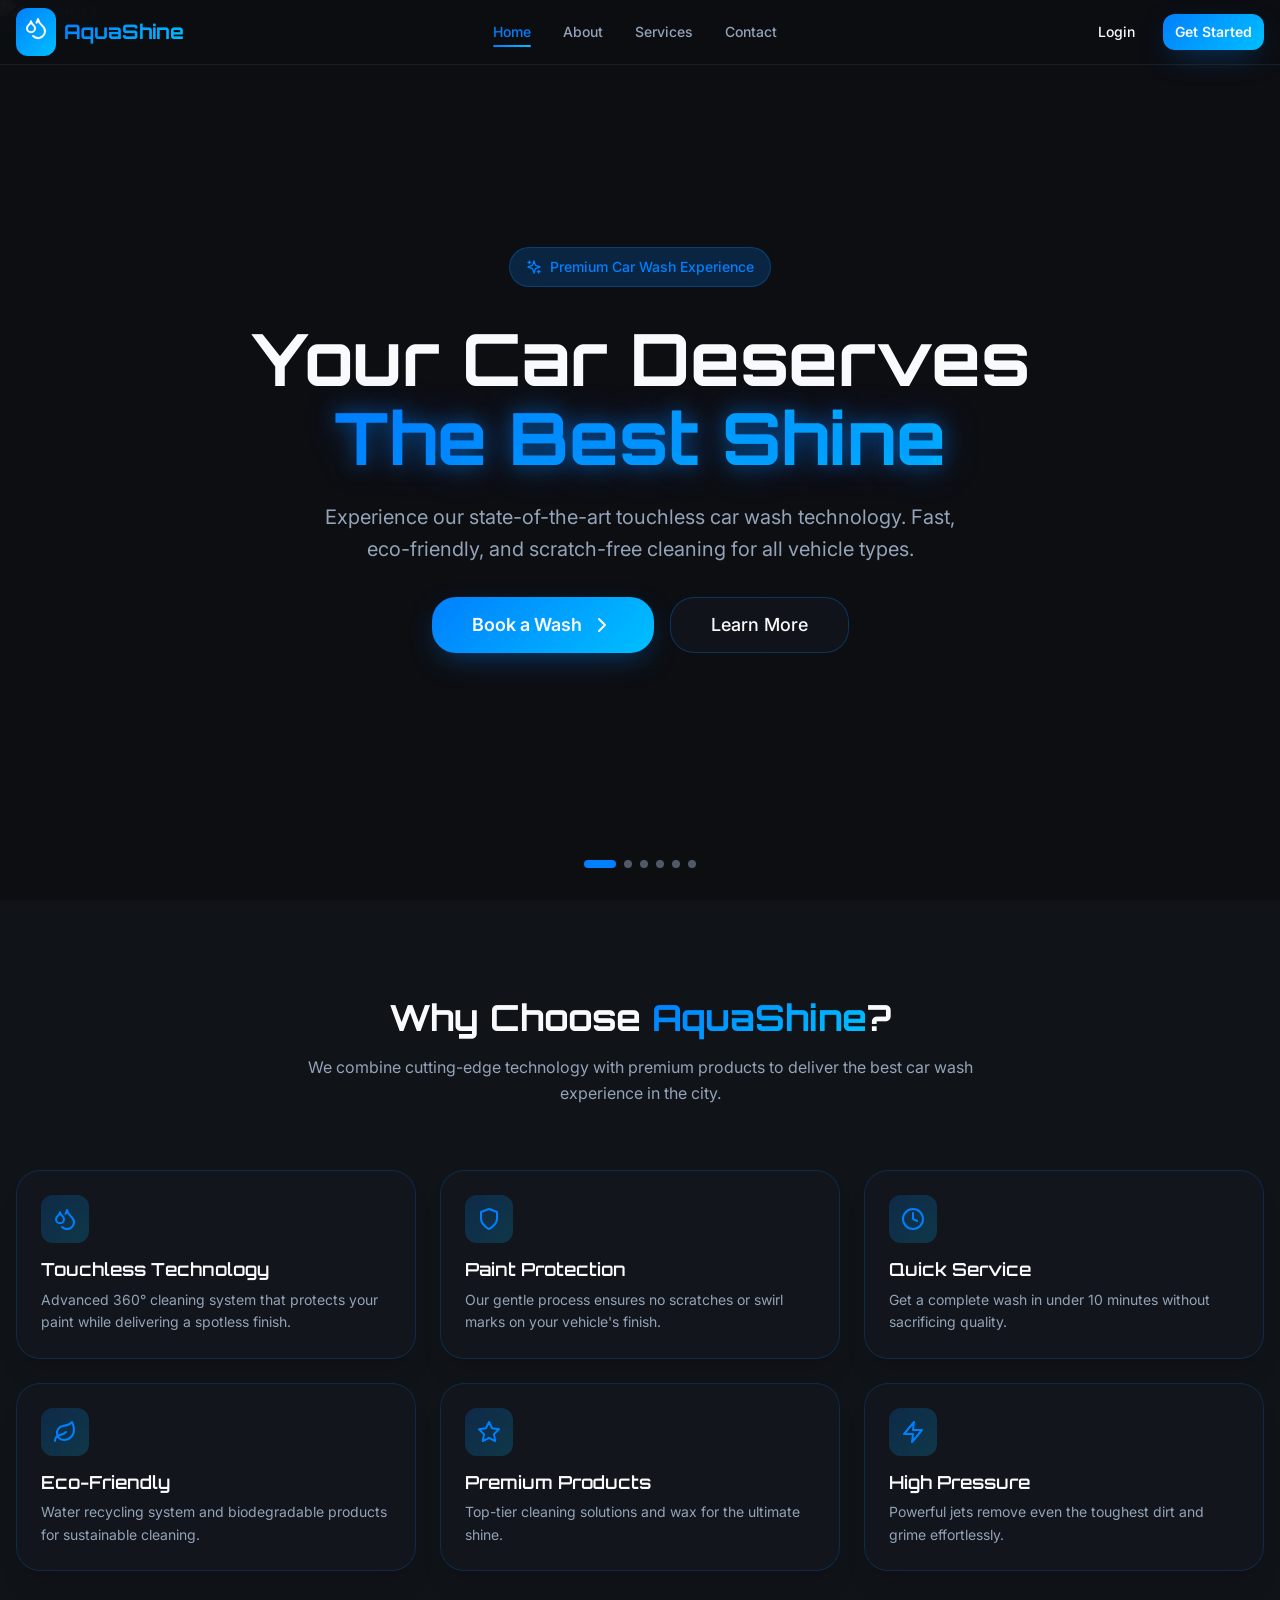
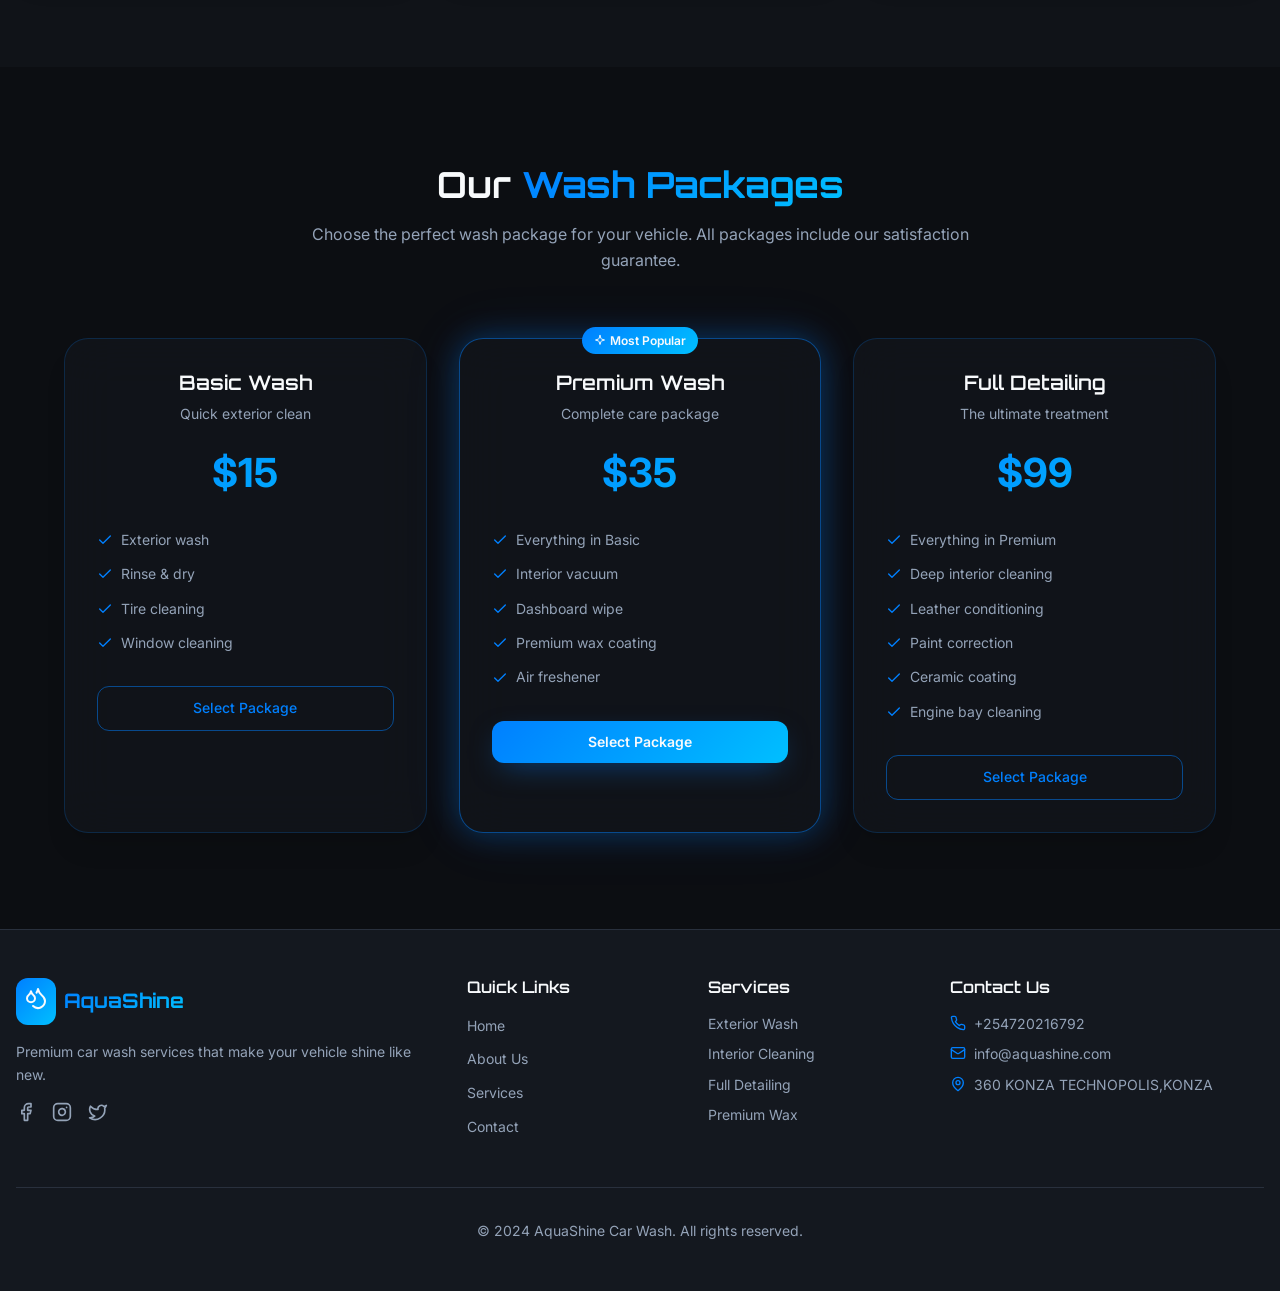
==== index.html @ 7848c64f "Add files via upload" ====
<!DOCTYPE html>
<html lang="en">
<head>
  <meta charset="UTF-8">
  <meta name="viewport" content="width=device-width, initial-scale=1.0">
  <meta name="description" content="AquaShine - Premium car wash services with state-of-the-art touchless technology. Fast, eco-friendly, and scratch-free cleaning.">
  <title>AquaShine - Premium Car Wash Experience</title>
  <link rel="stylesheet" href="style.css">
</head>
<body>
  <!-- Navbar -->
  <nav class="navbar">
    <div class="container navbar-container">
      <!-- Logo -->
      <a href="index.html" class="navbar-logo">
        <div class="navbar-logo-icon">
          <svg xmlns="http://www.w3.org/2000/svg" width="24" height="24" viewBox="0 0 24 24" fill="none" stroke="currentColor" stroke-width="2" stroke-linecap="round" stroke-linejoin="round">
            <path d="M7 16.3c2.2 0 4-1.83 4-4.05 0-1.16-.57-2.26-1.71-3.19S7.29 6.75 7 5.3c-.29 1.45-1.14 2.84-2.29 3.76S3 11.1 3 12.25c0 2.22 1.8 4.05 4 4.05z"/>
            <path d="M12.56 6.6A10.97 10.97 0 0 0 14 3.02c.5 2.5 2 4.9 4 6.5s3 3.5 3 5.5a6.98 6.98 0 0 1-11.91 4.97"/>
          </svg>
        </div>
        <span class="navbar-logo-text text-gradient">AquaShine</span>
      </a>

      <!-- Desktop Navigation -->
      <div class="navbar-links">
        <a href="index.html" class="navbar-link active">Home</a>
        <a href="about.html" class="navbar-link">About</a>
        <a href="services.html" class="navbar-link">Services</a>
        <a href="contact.html" class="navbar-link">Contact</a>
      </div>

      <!-- Auth Buttons -->
      <div class="navbar-auth">
        <a href="login.html" class="btn btn-ghost btn-sm">Login</a>
        <a href="register.html" class="btn btn-hero btn-sm">Get Started</a>
      </div>

      <!-- Mobile Menu Button -->
      <button class="navbar-mobile-btn">
        <svg xmlns="http://www.w3.org/2000/svg" width="24" height="24" viewBox="0 0 24 24" fill="none" stroke="currentColor" stroke-width="2" stroke-linecap="round" stroke-linejoin="round">
          <line x1="4" x2="20" y1="12" y2="12"></line>
          <line x1="4" x2="20" y1="6" y2="6"></line>
          <line x1="4" x2="20" y1="18" y2="18"></line>
        </svg>
      </button>
    </div>

    <!-- Mobile Navigation -->
    <div class="container navbar-mobile">
      <div class="navbar-mobile-links">
        <a href="index.html" class="navbar-mobile-link active">Home</a>
        <a href="about.html" class="navbar-mobile-link">About</a>
        <a href="services.html" class="navbar-mobile-link">Services</a>
        <a href="contact.html" class="navbar-mobile-link">Contact</a>
      </div>
      <div class="navbar-mobile-auth">
        <a href="login.html" class="btn btn-ghost">Login</a>
        <a href="register.html" class="btn btn-hero">Get Started</a>
      </div>
    </div>
  </nav>

  <main>
    <!-- Hero Section -->
    <section class="hero">
      <!-- Background Images -->
      <div class="hero-bg">
        <img src="https://images.unsplash.com/photo-1520340356584-f9917d1eea6f?w=1920&q=80" alt="Car wash 1">
        <div class="hero-bg-overlay"></div>
      </div>
      <div class="hero-bg">
        <img src="https://images.unsplash.com/photo-1558618666-fcd25c85cd64?w=1920&q=80" alt="Car wash 2">
        <div class="hero-bg-overlay"></div>
      </div>
      <div class="hero-bg">
        <img src="https://images.unsplash.com/photo-1607860108855-64acf2078ed9?w=1920&q=80" alt="Car wash 3">
        <div class="hero-bg-overlay"></div>
      </div>
      <div class="hero-bg">
        <img src="https://images.unsplash.com/photo-1601362840469-51e4d8d58785?w=1920&q=80" alt="Car wash 4">
        <div class="hero-bg-overlay"></div>
      </div>
      <div class="hero-bg">
        <img src="https://images.unsplash.com/photo-1552519507-da3b142c6e3d?w=1920&q=80" alt="Car wash 5">
        <div class="hero-bg-overlay"></div>
      </div>
      <div class="hero-bg">
        <img src="https://images.unsplash.com/photo-1542362567-b07e54358753?w=1920&q=80" alt="Car wash 6">
        <div class="hero-bg-overlay"></div>
      </div>

      <!-- Content -->
      <div class="hero-content">
        <div class="hero-badge">
          <svg xmlns="http://www.w3.org/2000/svg" width="24" height="24" viewBox="0 0 24 24" fill="none" stroke="currentColor" stroke-width="2" stroke-linecap="round" stroke-linejoin="round">
            <path d="m12 3-1.912 5.813a2 2 0 0 1-1.275 1.275L3 12l5.813 1.912a2 2 0 0 1 1.275 1.275L12 21l1.912-5.813a2 2 0 0 1 1.275-1.275L21 12l-5.813-1.912a2 2 0 0 1-1.275-1.275L12 3Z"/>
            <path d="M5 3v4"/><path d="M19 17v4"/><path d="M3 5h4"/><path d="M17 19h4"/>
          </svg>
          <span>Premium Car Wash Experience</span>
        </div>

        <h1 class="hero-title font-display">
          <span>Your Car Deserves</span><br>
          <span class="text-gradient glow-text">The Best Shine</span>
        </h1>

        <p class="hero-subtitle">
          Experience our state-of-the-art touchless car wash technology. 
          Fast, eco-friendly, and scratch-free cleaning for all vehicle types.
        </p>

        <div class="hero-buttons">
          <a href="services.html" class="btn btn-hero btn-xl">
            Book a Wash
            <svg xmlns="http://www.w3.org/2000/svg" width="24" height="24" viewBox="0 0 24 24" fill="none" stroke="currentColor" stroke-width="2" stroke-linecap="round" stroke-linejoin="round">
              <path d="m9 18 6-6-6-6"/>
            </svg>
          </a>
          <a href="about.html" class="btn btn-glass btn-xl">Learn More</a>
        </div>
      </div>

      <!-- Image Indicators -->
      <div class="hero-indicators">
        <button class="hero-indicator active"></button>
        <button class="hero-indicator"></button>
        <button class="hero-indicator"></button>
        <button class="hero-indicator"></button>
        <button class="hero-indicator"></button>
        <button class="hero-indicator"></button>
      </div>
    </section>

    <!-- Features Section -->
    <section class="features">
      <div class="container">
        <div class="features-header">
          <h2 class="features-title font-display">
            Why Choose <span class="text-gradient">AquaShine</span>?
          </h2>
          <p class="features-subtitle">
            We combine cutting-edge technology with premium products to deliver 
            the best car wash experience in the city.
          </p>
        </div>

        <div class="features-grid">
          <!-- Feature 1 -->
          <div class="glass-card feature-card">
            <div class="feature-icon">
              <svg xmlns="http://www.w3.org/2000/svg" width="24" height="24" viewBox="0 0 24 24" fill="none" stroke="currentColor" stroke-width="2" stroke-linecap="round" stroke-linejoin="round">
                <path d="M7 16.3c2.2 0 4-1.83 4-4.05 0-1.16-.57-2.26-1.71-3.19S7.29 6.75 7 5.3c-.29 1.45-1.14 2.84-2.29 3.76S3 11.1 3 12.25c0 2.22 1.8 4.05 4 4.05z"/>
                <path d="M12.56 6.6A10.97 10.97 0 0 0 14 3.02c.5 2.5 2 4.9 4 6.5s3 3.5 3 5.5a6.98 6.98 0 0 1-11.91 4.97"/>
              </svg>
            </div>
            <h3 class="feature-title">Touchless Technology</h3>
            <p class="feature-description">
              Advanced 360° cleaning system that protects your paint while delivering a spotless finish.
            </p>
          </div>

          <!-- Feature 2 -->
          <div class="glass-card feature-card">
            <div class="feature-icon">
              <svg xmlns="http://www.w3.org/2000/svg" width="24" height="24" viewBox="0 0 24 24" fill="none" stroke="currentColor" stroke-width="2" stroke-linecap="round" stroke-linejoin="round">
                <path d="M12 22s8-4 8-10V5l-8-3-8 3v7c0 6 8 10 8 10"/>
              </svg>
            </div>
            <h3 class="feature-title">Paint Protection</h3>
            <p class="feature-description">
              Our gentle process ensures no scratches or swirl marks on your vehicle's finish.
            </p>
          </div>

          <!-- Feature 3 -->
          <div class="glass-card feature-card">
            <div class="feature-icon">
              <svg xmlns="http://www.w3.org/2000/svg" width="24" height="24" viewBox="0 0 24 24" fill="none" stroke="currentColor" stroke-width="2" stroke-linecap="round" stroke-linejoin="round">
                <circle cx="12" cy="12" r="10"/><polyline points="12 6 12 12 16 14"/>
              </svg>
            </div>
            <h3 class="feature-title">Quick Service</h3>
            <p class="feature-description">
              Get a complete wash in under 10 minutes without sacrificing quality.
            </p>
          </div>

          <!-- Feature 4 -->
          <div class="glass-card feature-card">
            <div class="feature-icon">
              <svg xmlns="http://www.w3.org/2000/svg" width="24" height="24" viewBox="0 0 24 24" fill="none" stroke="currentColor" stroke-width="2" stroke-linecap="round" stroke-linejoin="round">
                <path d="M11 20A7 7 0 0 1 9.8 6.1C15.5 5 17 4.48 19 2c1 2 2 4.18 2 8 0 5.5-4.78 10-10 10Z"/>
                <path d="M2 21c0-3 1.85-5.36 5.08-6C9.5 14.52 12 13 13 12"/>
              </svg>
            </div>
            <h3 class="feature-title">Eco-Friendly</h3>
            <p class="feature-description">
              Water recycling system and biodegradable products for sustainable cleaning.
            </p>
          </div>

          <!-- Feature 5 -->
          <div class="glass-card feature-card">
            <div class="feature-icon">
              <svg xmlns="http://www.w3.org/2000/svg" width="24" height="24" viewBox="0 0 24 24" fill="none" stroke="currentColor" stroke-width="2" stroke-linecap="round" stroke-linejoin="round">
                <polygon points="12 2 15.09 8.26 22 9.27 17 14.14 18.18 21.02 12 17.77 5.82 21.02 7 14.14 2 9.27 8.91 8.26 12 2"/>
              </svg>
            </div>
            <h3 class="feature-title">Premium Products</h3>
            <p class="feature-description">
              Top-tier cleaning solutions and wax for the ultimate shine.
            </p>
          </div>

          <!-- Feature 6 -->
          <div class="glass-card feature-card">
            <div class="feature-icon">
              <svg xmlns="http://www.w3.org/2000/svg" width="24" height="24" viewBox="0 0 24 24" fill="none" stroke="currentColor" stroke-width="2" stroke-linecap="round" stroke-linejoin="round">
                <polygon points="13 2 3 14 12 14 11 22 21 10 12 10 13 2"/>
              </svg>
            </div>
            <h3 class="feature-title">High Pressure</h3>
            <p class="feature-description">
              Powerful jets remove even the toughest dirt and grime effortlessly.
            </p>
          </div>
        </div>
      </div>
    </section>

    <!-- Services Preview Section -->
    <section class="services-preview">
      <div class="container">
        <div class="services-preview-header">
          <h2 class="services-preview-title font-display">
            Our <span class="text-gradient">Wash Packages</span>
          </h2>
          <p class="services-preview-subtitle">
            Choose the perfect wash package for your vehicle. 
            All packages include our satisfaction guarantee.
          </p>
        </div>

        <div class="packages-grid">
          <!-- Basic Package -->
          <div class="glass-card package-card">
            <div class="package-header">
              <h3 class="package-name font-display">Basic Wash</h3>
              <p class="package-description">Quick exterior clean</p>
              <div class="package-price text-gradient">$15</div>
            </div>
            <ul class="package-features">
              <li class="package-feature">
                <svg xmlns="http://www.w3.org/2000/svg" width="24" height="24" viewBox="0 0 24 24" fill="none" stroke="currentColor" stroke-width="2" stroke-linecap="round" stroke-linejoin="round">
                  <polyline points="20 6 9 17 4 12"/>
                </svg>
                Exterior wash
              </li>
              <li class="package-feature">
                <svg xmlns="http://www.w3.org/2000/svg" width="24" height="24" viewBox="0 0 24 24" fill="none" stroke="currentColor" stroke-width="2" stroke-linecap="round" stroke-linejoin="round">
                  <polyline points="20 6 9 17 4 12"/>
                </svg>
                Rinse & dry
              </li>
              <li class="package-feature">
                <svg xmlns="http://www.w3.org/2000/svg" width="24" height="24" viewBox="0 0 24 24" fill="none" stroke="currentColor" stroke-width="2" stroke-linecap="round" stroke-linejoin="round">
                  <polyline points="20 6 9 17 4 12"/>
                </svg>
                Tire cleaning
              </li>
              <li class="package-feature">
                <svg xmlns="http://www.w3.org/2000/svg" width="24" height="24" viewBox="0 0 24 24" fill="none" stroke="currentColor" stroke-width="2" stroke-linecap="round" stroke-linejoin="round">
                  <polyline points="20 6 9 17 4 12"/>
                </svg>
                Window cleaning
              </li>
            </ul>
            <a href="services.html" class="btn btn-outline" style="width: 100%;">Select Package</a>
          </div>

          <!-- Premium Package -->
          <div class="glass-card package-card popular glow-box">
            <span class="package-badge">
              <svg xmlns="http://www.w3.org/2000/svg" width="24" height="24" viewBox="0 0 24 24" fill="none" stroke="currentColor" stroke-width="2" stroke-linecap="round" stroke-linejoin="round">
                <path d="m12 3-1.912 5.813a2 2 0 0 1-1.275 1.275L3 12l5.813 1.912a2 2 0 0 1 1.275 1.275L12 21l1.912-5.813a2 2 0 0 1 1.275-1.275L21 12l-5.813-1.912a2 2 0 0 1-1.275-1.275L12 3Z"/>
              </svg>
              Most Popular
            </span>
            <div class="package-header">
              <h3 class="package-name font-display">Premium Wash</h3>
              <p class="package-description">Complete care package</p>
              <div class="package-price text-gradient">$35</div>
            </div>
            <ul class="package-features">
              <li class="package-feature">
                <svg xmlns="http://www.w3.org/2000/svg" width="24" height="24" viewBox="0 0 24 24" fill="none" stroke="currentColor" stroke-width="2" stroke-linecap="round" stroke-linejoin="round">
                  <polyline points="20 6 9 17 4 12"/>
                </svg>
                Everything in Basic
              </li>
              <li class="package-feature">
                <svg xmlns="http://www.w3.org/2000/svg" width="24" height="24" viewBox="0 0 24 24" fill="none" stroke="currentColor" stroke-width="2" stroke-linecap="round" stroke-linejoin="round">
                  <polyline points="20 6 9 17 4 12"/>
                </svg>
                Interior vacuum
              </li>
              <li class="package-feature">
                <svg xmlns="http://www.w3.org/2000/svg" width="24" height="24" viewBox="0 0 24 24" fill="none" stroke="currentColor" stroke-width="2" stroke-linecap="round" stroke-linejoin="round">
                  <polyline points="20 6 9 17 4 12"/>
                </svg>
                Dashboard wipe
              </li>
              <li class="package-feature">
                <svg xmlns="http://www.w3.org/2000/svg" width="24" height="24" viewBox="0 0 24 24" fill="none" stroke="currentColor" stroke-width="2" stroke-linecap="round" stroke-linejoin="round">
                  <polyline points="20 6 9 17 4 12"/>
                </svg>
                Premium wax coating
              </li>
              <li class="package-feature">
                <svg xmlns="http://www.w3.org/2000/svg" width="24" height="24" viewBox="0 0 24 24" fill="none" stroke="currentColor" stroke-width="2" stroke-linecap="round" stroke-linejoin="round">
                  <polyline points="20 6 9 17 4 12"/>
                </svg>
                Air freshener
              </li>
            </ul>
            <a href="services.html" class="btn btn-hero" style="width: 100%;">Select Package</a>
          </div>

          <!-- Full Detailing Package -->
          <div class="glass-card package-card">
            <div class="package-header">
              <h3 class="package-name font-display">Full Detailing</h3>
              <p class="package-description">The ultimate treatment</p>
              <div class="package-price text-gradient">$99</div>
            </div>
            <ul class="package-features">
              <li class="package-feature">
                <svg xmlns="http://www.w3.org/2000/svg" width="24" height="24" viewBox="0 0 24 24" fill="none" stroke="currentColor" stroke-width="2" stroke-linecap="round" stroke-linejoin="round">
                  <polyline points="20 6 9 17 4 12"/>
                </svg>
                Everything in Premium
              </li>
              <li class="package-feature">
                <svg xmlns="http://www.w3.org/2000/svg" width="24" height="24" viewBox="0 0 24 24" fill="none" stroke="currentColor" stroke-width="2" stroke-linecap="round" stroke-linejoin="round">
                  <polyline points="20 6 9 17 4 12"/>
                </svg>
                Deep interior cleaning
              </li>
              <li class="package-feature">
                <svg xmlns="http://www.w3.org/2000/svg" width="24" height="24" viewBox="0 0 24 24" fill="none" stroke="currentColor" stroke-width="2" stroke-linecap="round" stroke-linejoin="round">
                  <polyline points="20 6 9 17 4 12"/>
                </svg>
                Leather conditioning
              </li>
              <li class="package-feature">
                <svg xmlns="http://www.w3.org/2000/svg" width="24" height="24" viewBox="0 0 24 24" fill="none" stroke="currentColor" stroke-width="2" stroke-linecap="round" stroke-linejoin="round">
                  <polyline points="20 6 9 17 4 12"/>
                </svg>
                Paint correction
              </li>
              <li class="package-feature">
                <svg xmlns="http://www.w3.org/2000/svg" width="24" height="24" viewBox="0 0 24 24" fill="none" stroke="currentColor" stroke-width="2" stroke-linecap="round" stroke-linejoin="round">
                  <polyline points="20 6 9 17 4 12"/>
                </svg>
                Ceramic coating
              </li>
              <li class="package-feature">
                <svg xmlns="http://www.w3.org/2000/svg" width="24" height="24" viewBox="0 0 24 24" fill="none" stroke="currentColor" stroke-width="2" stroke-linecap="round" stroke-linejoin="round">
                  <polyline points="20 6 9 17 4 12"/>
                </svg>
                Engine bay cleaning
              </li>
            </ul>
            <a href="services.html" class="btn btn-outline" style="width: 100%;">Select Package</a>
          </div>
        </div>
      </div>
    </section>
  </main>

  <!-- Footer -->
  <footer class="footer">
    <div class="container">
      <div class="footer-grid">
        <!-- Brand -->
        <div class="footer-brand">
          <a href="index.html" class="footer-logo">
            <div class="footer-logo-icon">
              <svg xmlns="http://www.w3.org/2000/svg" width="24" height="24" viewBox="0 0 24 24" fill="none" stroke="currentColor" stroke-width="2" stroke-linecap="round" stroke-linejoin="round">
                <path d="M7 16.3c2.2 0 4-1.83 4-4.05 0-1.16-.57-2.26-1.71-3.19S7.29 6.75 7 5.3c-.29 1.45-1.14 2.84-2.29 3.76S3 11.1 3 12.25c0 2.22 1.8 4.05 4 4.05z"/>
                <path d="M12.56 6.6A10.97 10.97 0 0 0 14 3.02c.5 2.5 2 4.9 4 6.5s3 3.5 3 5.5a6.98 6.98 0 0 1-11.91 4.97"/>
              </svg>
            </div>
            <span class="footer-logo-text text-gradient">AquaShine</span>
          </a>
          <p class="footer-description">
            Premium car wash services that make your vehicle shine like new.
          </p>
          <div class="footer-social">
            <a href="#">
              <svg xmlns="http://www.w3.org/2000/svg" width="24" height="24" viewBox="0 0 24 24" fill="none" stroke="currentColor" stroke-width="2" stroke-linecap="round" stroke-linejoin="round">
                <path d="M18 2h-3a5 5 0 0 0-5 5v3H7v4h3v8h4v-8h3l1-4h-4V7a1 1 0 0 1 1-1h3z"/>
              </svg>
            </a>
            <a href="#">
              <svg xmlns="http://www.w3.org/2000/svg" width="24" height="24" viewBox="0 0 24 24" fill="none" stroke="currentColor" stroke-width="2" stroke-linecap="round" stroke-linejoin="round">
                <rect width="20" height="20" x="2" y="2" rx="5" ry="5"/><path d="M16 11.37A4 4 0 1 1 12.63 8 4 4 0 0 1 16 11.37z"/><line x1="17.5" x2="17.51" y1="6.5" y2="6.5"/>
              </svg>
            </a>
            <a href="#">
              <svg xmlns="http://www.w3.org/2000/svg" width="24" height="24" viewBox="0 0 24 24" fill="none" stroke="currentColor" stroke-width="2" stroke-linecap="round" stroke-linejoin="round">
                <path d="M22 4s-.7 2.1-2 3.4c1.6 10-9.4 17.3-18 11.6 2.2.1 4.4-.6 6-2C3 15.5.5 9.6 3 5c2.2 2.6 5.6 4.1 9 4-.9-4.2 4-6.6 7-3.8 1.1 0 3-1.2 3-1.2z"/>
              </svg>
            </a>
          </div>
        </div>

        <!-- Quick Links -->
        <div class="footer-column">
          <h3 class="font-display">Quick Links</h3>
          <ul class="footer-links">
            <li><a href="index.html" class="footer-link">Home</a></li>
            <li><a href="about.html" class="footer-link">About Us</a></li>
            <li><a href="services.html" class="footer-link">Services</a></li>
            <li><a href="contact.html" class="footer-link">Contact</a></li>
          </ul>
        </div>

        <!-- Services -->
        <div class="footer-column">
          <h3 class="font-display">Services</h3>
          <ul class="footer-links">
            <li class="footer-service">Exterior Wash</li>
            <li class="footer-service">Interior Cleaning</li>
            <li class="footer-service">Full Detailing</li>
            <li class="footer-service">Premium Wax</li>
          </ul>
        </div>

        <!-- Contact -->
        <div class="footer-column">
          <h3 class="font-display">Contact Us</h3>
          <ul class="footer-links">
            <li class="footer-contact-item">
              <svg xmlns="http://www.w3.org/2000/svg" width="24" height="24" viewBox="0 0 24 24" fill="none" stroke="currentColor" stroke-width="2" stroke-linecap="round" stroke-linejoin="round">
                <path d="M22 16.92v3a2 2 0 0 1-2.18 2 19.79 19.79 0 0 1-8.63-3.07 19.5 19.5 0 0 1-6-6 19.79 19.79 0 0 1-3.07-8.67A2 2 0 0 1 4.11 2h3a2 2 0 0 1 2 1.72 12.84 12.84 0 0 0 .7 2.81 2 2 0 0 1-.45 2.11L8.09 9.91a16 16 0 0 0 6 6l1.27-1.27a2 2 0 0 1 2.11-.45 12.84 12.84 0 0 0 2.81.7A2 2 0 0 1 22 16.92z"/>
              </svg>
              +254720216792
            </li>
            <li class="footer-contact-item">
              <svg xmlns="http://www.w3.org/2000/svg" width="24" height="24" viewBox="0 0 24 24" fill="none" stroke="currentColor" stroke-width="2" stroke-linecap="round" stroke-linejoin="round">
                <rect width="20" height="16" x="2" y="4" rx="2"/><path d="m22 7-8.97 5.7a1.94 1.94 0 0 1-2.06 0L2 7"/>
              </svg>
              info@aquashine.com
            </li>
            <li class="footer-contact-item">
              <svg xmlns="http://www.w3.org/2000/svg" width="24" height="24" viewBox="0 0 24 24" fill="none" stroke="currentColor" stroke-width="2" stroke-linecap="round" stroke-linejoin="round">
                <path d="M20 10c0 6-8 12-8 12s-8-6-8-12a8 8 0 0 1 16 0Z"/><circle cx="12" cy="10" r="3"/>
              </svg>
              360 KONZA TECHNOPOLIS,KONZA
            </li>
          </ul>
        </div>
      </div>

      <div class="footer-bottom">
        <p class="footer-copyright">
          © 2024 AquaShine Car Wash. All rights reserved.
        </p>
      </div>
    </div>
  </footer>

  <script src="script.js"></script>
</body>
</html>
---- style.css ----
/* ============================================
   AquaShine Car Wash - Vanilla CSS
   ============================================ */

/* Google Fonts Import */
@import url('https://fonts.googleapis.com/css2?family=Orbitron:wght@400;500;600;700;800;900&family=Inter:wght@300;400;500;600;700&display=swap');

/* ============================================
   CSS Variables (Design Tokens)
   ============================================ */
:root {
  /* Colors */
  --background: hsl(220, 20%, 6%);
  --foreground: hsl(210, 40%, 98%);
  
  --card: hsl(220, 20%, 10%);
  --card-foreground: hsl(210, 40%, 98%);
  
  --primary: hsl(210, 100%, 50%);
  --primary-foreground: hsl(210, 40%, 98%);
  
  --secondary: hsl(220, 20%, 15%);
  --secondary-foreground: hsl(210, 40%, 98%);
  
  --muted: hsl(220, 20%, 20%);
  --muted-foreground: hsl(215, 20%, 65%);
  
  --accent: hsl(195, 100%, 50%);
  --accent-foreground: hsl(220, 20%, 6%);
  
  --destructive: hsl(0, 84%, 60%);
  --destructive-foreground: hsl(210, 40%, 98%);
  
  --border: hsl(220, 20%, 20%);
  --input: hsl(220, 20%, 15%);
  
  /* Radius */
  --radius: 0.75rem;
  --radius-lg: 1rem;
  --radius-xl: 1.5rem;
  
  /* Fonts */
  --font-sans: 'Inter', system-ui, -apple-system, sans-serif;
  --font-display: 'Orbitron', sans-serif;
  
  /* Shadows */
  --shadow-glow: 0 0 30px hsla(210, 100%, 50%, 0.3), 0 0 60px hsla(210, 100%, 50%, 0.1);
  --shadow-xl: 0 20px 25px -5px rgba(0, 0, 0, 0.1), 0 8px 10px -6px rgba(0, 0, 0, 0.1);
}

/* ============================================
   Reset & Base Styles
   ============================================ */
*, *::before, *::after {
  box-sizing: border-box;
  margin: 0;
  padding: 0;
}

html {
  scroll-behavior: smooth;
}

body {
  font-family: var(--font-sans);
  background-color: var(--background);
  color: var(--foreground);
  line-height: 1.6;
  -webkit-font-smoothing: antialiased;
  -moz-osx-font-smoothing: grayscale;
}

a {
  color: inherit;
  text-decoration: none;
}

ul {
  list-style: none;
}

img {
  max-width: 100%;
  height: auto;
  display: block;
}

button {
  font-family: inherit;
  cursor: pointer;
  border: none;
  background: none;
}

input, textarea, select {
  font-family: inherit;
  font-size: inherit;
}

/* ============================================
   Utility Classes
   ============================================ */
.container {
  width: 100%;
  max-width: 1280px;
  margin: 0 auto;
  padding: 0 1rem;
}

.text-gradient {
  background: linear-gradient(135deg, var(--primary), var(--accent));
  -webkit-background-clip: text;
  -webkit-text-fill-color: transparent;
  background-clip: text;
}

.glow-text {
  text-shadow: 0 0 20px hsla(210, 100%, 50%, 0.5), 0 0 40px hsla(210, 100%, 50%, 0.3);
}

.glow-box {
  box-shadow: var(--shadow-glow);
}

.glass-card {
  background: hsla(220, 20%, 10%, 0.6);
  backdrop-filter: blur(24px);
  -webkit-backdrop-filter: blur(24px);
  border: 1px solid hsla(210, 100%, 50%, 0.2);
  box-shadow: var(--shadow-xl);
}

.sr-only {
  position: absolute;
  width: 1px;
  height: 1px;
  padding: 0;
  margin: -1px;
  overflow: hidden;
  clip: rect(0, 0, 0, 0);
  border: 0;
}

/* ============================================
   Typography
   ============================================ */
.font-display {
  font-family: var(--font-display);
}

h1, h2, h3, h4, h5, h6 {
  font-family: var(--font-display);
  font-weight: 700;
  line-height: 1.2;
}

/* ============================================
   Buttons
   ============================================ */
.btn {
  display: inline-flex;
  align-items: center;
  justify-content: center;
  gap: 0.5rem;
  padding: 0.625rem 1rem;
  font-size: 0.875rem;
  font-weight: 500;
  border-radius: var(--radius);
  transition: all 0.3s ease;
  white-space: nowrap;
}

.btn-hero {
  background: linear-gradient(135deg, var(--primary), var(--accent));
  color: var(--primary-foreground);
  font-weight: 600;
  box-shadow: 0 10px 30px -10px hsla(210, 100%, 50%, 0.5);
}

.btn-hero:hover {
  transform: scale(1.05);
  box-shadow: 0 15px 40px -10px hsla(210, 100%, 50%, 0.6);
}

.btn-glass {
  background: hsla(220, 20%, 10%, 0.6);
  backdrop-filter: blur(16px);
  border: 1px solid hsla(210, 100%, 50%, 0.3);
  color: var(--foreground);
}

.btn-glass:hover {
  background: hsla(220, 20%, 10%, 0.8);
  border-color: hsla(210, 100%, 50%, 0.5);
}

.btn-ghost {
  color: var(--foreground);
  background: transparent;
}

.btn-ghost:hover {
  background: var(--muted);
}

.btn-outline {
  border: 1px solid hsla(210, 100%, 50%, 0.5);
  background: transparent;
  color: var(--primary);
}

.btn-outline:hover {
  background: hsla(210, 100%, 50%, 0.1);
  border-color: var(--primary);
}

.btn-sm {
  height: 2.25rem;
  padding: 0 0.75rem;
  font-size: 0.875rem;
}

.btn-lg {
  height: 3rem;
  padding: 0 2rem;
  font-size: 1rem;
  border-radius: var(--radius-lg);
}

.btn-xl {
  height: 3.5rem;
  padding: 0 2.5rem;
  font-size: 1.125rem;
  border-radius: var(--radius-xl);
}

/* ============================================
   Form Elements
   ============================================ */
.input {
  width: 100%;
  height: 2.75rem;
  padding: 0 1rem;
  background: var(--secondary);
  border: 1px solid var(--border);
  border-radius: var(--radius);
  color: var(--foreground);
  font-size: 0.875rem;
  transition: all 0.2s ease;
}

.input:focus {
  outline: none;
  border-color: var(--primary);
  box-shadow: 0 0 0 2px hsla(210, 100%, 50%, 0.2);
}

.input::placeholder {
  color: var(--muted-foreground);
}

.input-icon {
  position: relative;
}

.input-icon .icon {
  position: absolute;
  left: 1rem;
  top: 50%;
  transform: translateY(-50%);
  color: var(--muted-foreground);
  width: 1rem;
  height: 1rem;
}

.input-icon .input {
  padding-left: 2.75rem;
}

.textarea {
  width: 100%;
  min-height: 150px;
  padding: 0.75rem 1rem;
  background: var(--secondary);
  border: 1px solid var(--border);
  border-radius: var(--radius);
  color: var(--foreground);
  font-size: 0.875rem;
  resize: vertical;
  transition: all 0.2s ease;
}

.textarea:focus {
  outline: none;
  border-color: var(--primary);
  box-shadow: 0 0 0 2px hsla(210, 100%, 50%, 0.2);
}

.select-wrapper {
  position: relative;
}

.select {
  width: 100%;
  height: 2.75rem;
  padding: 0 2.5rem 0 1rem;
  background: var(--secondary);
  border: 1px solid var(--border);
  border-radius: var(--radius);
  color: var(--foreground);
  font-size: 0.875rem;
  appearance: none;
  cursor: pointer;
  transition: all 0.2s ease;
}

.select:focus {
  outline: none;
  border-color: var(--primary);
  box-shadow: 0 0 0 2px hsla(210, 100%, 50%, 0.2);
}

.select-wrapper::after {
  content: '';
  position: absolute;
  right: 1rem;
  top: 50%;
  transform: translateY(-50%);
  width: 0;
  height: 0;
  border-left: 5px solid transparent;
  border-right: 5px solid transparent;
  border-top: 5px solid var(--muted-foreground);
  pointer-events: none;
}

.label {
  display: block;
  font-size: 0.875rem;
  font-weight: 500;
  color: var(--foreground);
  margin-bottom: 0.5rem;
}

/* ============================================
   Navbar
   ============================================ */
.navbar {
  position: fixed;
  top: 0;
  left: 0;
  right: 0;
  z-index: 50;
  background: hsla(220, 20%, 6%, 0.8);
  backdrop-filter: blur(24px);
  -webkit-backdrop-filter: blur(24px);
  border-bottom: 1px solid hsla(220, 20%, 20%, 0.5);
}

.navbar-container {
  display: flex;
  align-items: center;
  justify-content: space-between;
  height: 4rem;
}

.navbar-logo {
  display: flex;
  align-items: center;
  gap: 0.5rem;
}

.navbar-logo-icon {
  padding: 0.5rem;
  border-radius: var(--radius);
  background: linear-gradient(135deg, var(--primary), var(--accent));
}

.navbar-logo-icon svg {
  width: 1.5rem;
  height: 1.5rem;
  color: var(--primary-foreground);
}

.navbar-logo-text {
  font-family: var(--font-display);
  font-size: 1.25rem;
  font-weight: 700;
}

.navbar-links {
  display: none;
  align-items: center;
  gap: 2rem;
}

.navbar-link {
  position: relative;
  font-size: 0.875rem;
  font-weight: 500;
  color: var(--muted-foreground);
  transition: color 0.2s ease;
}

.navbar-link:hover,
.navbar-link.active {
  color: var(--primary);
}

.navbar-link.active::after {
  content: '';
  position: absolute;
  bottom: -0.25rem;
  left: 0;
  right: 0;
  height: 2px;
  background: linear-gradient(90deg, var(--primary), var(--accent));
  border-radius: 2px;
}

.navbar-auth {
  display: none;
  align-items: center;
  gap: 1rem;
}

.navbar-mobile-btn {
  display: flex;
  padding: 0.5rem;
  color: var(--foreground);
}

.navbar-mobile-btn svg {
  width: 1.5rem;
  height: 1.5rem;
}

.navbar-mobile {
  display: none;
  padding: 1rem 0;
  border-top: 1px solid hsla(220, 20%, 20%, 0.5);
  animation: fadeInUp 0.3s ease;
}

.navbar-mobile.open {
  display: block;
}

.navbar-mobile-links {
  display: flex;
  flex-direction: column;
  gap: 1rem;
}

.navbar-mobile-link {
  font-size: 0.875rem;
  font-weight: 500;
  color: var(--muted-foreground);
  padding: 0.5rem 0;
  transition: color 0.2s ease;
}

.navbar-mobile-link:hover,
.navbar-mobile-link.active {
  color: var(--primary);
}

.navbar-mobile-auth {
  display: flex;
  flex-direction: column;
  gap: 0.5rem;
  margin-top: 1rem;
  padding-top: 1rem;
  border-top: 1px solid hsla(220, 20%, 20%, 0.5);
}

@media (min-width: 768px) {
  .navbar-links {
    display: flex;
  }
  
  .navbar-auth {
    display: flex;
  }
  
  .navbar-mobile-btn {
    display: none;
  }
}

/* ============================================
   Hero Section
   ============================================ */
.hero {
  position: relative;
  min-height: 100vh;
  display: flex;
  align-items: center;
  justify-content: center;
  overflow: hidden;
}

.hero-bg {
  position: absolute;
  inset: 0;
  opacity: 0;
  transition: opacity 1s ease;
}

.hero-bg.active {
  opacity: 1;
}

.hero-bg img {
  width: 100%;
  height: 100%;
  object-fit: cover;
}

.hero-bg-overlay {
  position: absolute;
  inset: 0;
  background: linear-gradient(to bottom, hsla(220, 20%, 6%, 0.8), hsla(220, 20%, 6%, 0.5), var(--background));
}

.hero-content {
  position: relative;
  z-index: 10;
  text-align: center;
  max-width: 56rem;
  margin: 0 auto;
  padding: 0 1rem;
}

.hero-badge {
  display: inline-flex;
  align-items: center;
  gap: 0.5rem;
  padding: 0.5rem 1rem;
  border-radius: 9999px;
  background: hsla(210, 100%, 50%, 0.2);
  border: 1px solid hsla(210, 100%, 50%, 0.3);
  color: var(--primary);
  font-size: 0.875rem;
  font-weight: 500;
  margin-bottom: 2rem;
  animation: fadeInUp 0.6s ease forwards;
}

.hero-badge svg {
  width: 1rem;
  height: 1rem;
}

.hero-title {
  font-size: 2.5rem;
  font-weight: 700;
  line-height: 1.1;
  margin-bottom: 1.5rem;
  animation: fadeInUp 0.6s ease forwards;
  animation-delay: 0.1s;
  opacity: 0;
}

.hero-subtitle {
  font-size: 1.125rem;
  color: var(--muted-foreground);
  max-width: 42rem;
  margin: 0 auto 2rem;
  animation: fadeInUp 0.6s ease forwards;
  animation-delay: 0.2s;
  opacity: 0;
}

.hero-buttons {
  display: flex;
  flex-direction: column;
  align-items: center;
  gap: 1rem;
  animation: fadeInUp 0.6s ease forwards;
  animation-delay: 0.3s;
  opacity: 0;
}

.hero-indicators {
  position: absolute;
  bottom: 2rem;
  left: 50%;
  transform: translateX(-50%);
  display: flex;
  gap: 0.5rem;
}

.hero-indicator {
  width: 0.5rem;
  height: 0.5rem;
  border-radius: 9999px;
  background: hsla(215, 20%, 65%, 0.5);
  transition: all 0.3s ease;
  cursor: pointer;
}

.hero-indicator:hover {
  background: var(--muted-foreground);
}

.hero-indicator.active {
  background: var(--primary);
  width: 2rem;
}

@media (min-width: 640px) {
  .hero-buttons {
    flex-direction: row;
    justify-content: center;
  }
}

@media (min-width: 768px) {
  .hero-title {
    font-size: 3.75rem;
  }
  
  .hero-subtitle {
    font-size: 1.25rem;
  }
}

@media (min-width: 1024px) {
  .hero-title {
    font-size: 4.5rem;
  }
}

/* ============================================
   Features Section
   ============================================ */
.features {
  padding: 6rem 0;
  background: hsla(220, 20%, 10%, 0.5);
}

.features-header {
  text-align: center;
  max-width: 42rem;
  margin: 0 auto 4rem;
}

.features-title {
  font-size: 1.875rem;
  margin-bottom: 1rem;
}

.features-subtitle {
  color: var(--muted-foreground);
}

.features-grid {
  display: grid;
  grid-template-columns: 1fr;
  gap: 1.5rem;
}

.feature-card {
  padding: 1.5rem;
  border-radius: var(--radius-xl);
  transition: all 0.3s ease;
}

.feature-card:hover {
  box-shadow: var(--shadow-glow);
}

.feature-icon {
  display: inline-flex;
  padding: 0.75rem;
  border-radius: var(--radius);
  background: linear-gradient(135deg, hsla(210, 100%, 50%, 0.2), hsla(195, 100%, 50%, 0.2));
  margin-bottom: 1rem;
  transition: all 0.3s ease;
}

.feature-card:hover .feature-icon {
  background: linear-gradient(135deg, hsla(210, 100%, 50%, 0.3), hsla(195, 100%, 50%, 0.3));
}

.feature-icon svg {
  width: 1.5rem;
  height: 1.5rem;
  color: var(--primary);
}

.feature-title {
  font-size: 1.125rem;
  font-weight: 600;
  margin-bottom: 0.5rem;
}

.feature-description {
  font-size: 0.875rem;
  color: var(--muted-foreground);
}

@media (min-width: 768px) {
  .features-grid {
    grid-template-columns: repeat(2, 1fr);
  }
  
  .features-title {
    font-size: 2.25rem;
  }
}

@media (min-width: 1024px) {
  .features-grid {
    grid-template-columns: repeat(3, 1fr);
  }
}

/* ============================================
   Services Preview Section
   ============================================ */
.services-preview {
  padding: 6rem 0;
}

.services-preview-header {
  text-align: center;
  max-width: 42rem;
  margin: 0 auto 4rem;
}

.services-preview-title {
  font-size: 1.875rem;
  margin-bottom: 1rem;
}

.services-preview-subtitle {
  color: var(--muted-foreground);
}

.packages-grid {
  display: grid;
  grid-template-columns: 1fr;
  gap: 2rem;
  max-width: 72rem;
  margin: 0 auto;
}

.package-card {
  position: relative;
  padding: 2rem;
  border-radius: var(--radius-xl);
}

.package-card.popular {
  border-color: hsla(210, 100%, 50%, 0.5);
  box-shadow: var(--shadow-glow);
}

.package-badge {
  position: absolute;
  top: -0.75rem;
  left: 50%;
  transform: translateX(-50%);
  display: inline-flex;
  align-items: center;
  gap: 0.25rem;
  padding: 0.25rem 0.75rem;
  border-radius: 9999px;
  background: linear-gradient(135deg, var(--primary), var(--accent));
  font-size: 0.75rem;
  font-weight: 600;
  color: var(--primary-foreground);
}

.package-badge svg {
  width: 0.75rem;
  height: 0.75rem;
}

.package-header {
  text-align: center;
  margin-bottom: 1.5rem;
}

.package-name {
  font-size: 1.25rem;
  font-weight: 600;
  margin-bottom: 0.5rem;
}

.package-description {
  font-size: 0.875rem;
  color: var(--muted-foreground);
  margin-bottom: 1rem;
}

.package-price {
  font-size: 2.5rem;
  font-weight: 700;
}

.package-features {
  display: flex;
  flex-direction: column;
  gap: 0.75rem;
  margin-bottom: 2rem;
}

.package-feature {
  display: flex;
  align-items: center;
  gap: 0.5rem;
  font-size: 0.875rem;
  color: var(--muted-foreground);
}

.package-feature svg {
  width: 1rem;
  height: 1rem;
  color: var(--primary);
  flex-shrink: 0;
}

@media (min-width: 768px) {
  .packages-grid {
    grid-template-columns: repeat(3, 1fr);
  }
  
  .services-preview-title {
    font-size: 2.25rem;
  }
}

/* ============================================
   About Page Styles
   ============================================ */
.about-bg {
  position: fixed;
  inset: 0;
  z-index: -1;
}

.about-bg img {
  width: 100%;
  height: 100%;
  object-fit: cover;
}

.about-bg-overlay {
  position: absolute;
  inset: 0;
  background: hsla(220, 20%, 6%, 0.85);
}

.page-hero {
  position: relative;
  padding: 8rem 0 4rem;
  overflow: hidden;
}

.page-hero-bg {
  position: absolute;
  inset: 0;
}

.page-hero-bg img {
  width: 100%;
  height: 100%;
  object-fit: cover;
  opacity: 0.3;
}

.page-hero-bg-overlay {
  position: absolute;
  inset: 0;
  background: linear-gradient(to bottom, var(--background), hsla(220, 20%, 6%, 0.8), var(--background));
}

.page-hero-content {
  position: relative;
  text-align: center;
}

.page-hero-title {
  font-size: 2.5rem;
  margin-bottom: 1.5rem;
}

.page-hero-subtitle {
  font-size: 1.125rem;
  color: var(--muted-foreground);
  max-width: 42rem;
  margin: 0 auto;
}

@media (min-width: 768px) {
  .page-hero {
    padding: 10rem 0 6rem;
  }
  
  .page-hero-title {
    font-size: 3rem;
  }
}

@media (min-width: 1024px) {
  .page-hero-title {
    font-size: 3.75rem;
  }
}

/* Video Section */
.video-section {
  padding: 4rem 0;
}

.video-container {
  max-width: 56rem;
  margin: 0 auto;
}

.video-wrapper {
  position: relative;
  border-radius: var(--radius-xl);
  overflow: hidden;
}

.video-wrapper video {
  width: 100%;
  aspect-ratio: 16/9;
  object-fit: cover;
}

.video-play-overlay {
  position: absolute;
  inset: 0;
  display: flex;
  align-items: center;
  justify-content: center;
  pointer-events: none;
}

.video-play-btn {
  padding: 1.5rem;
  border-radius: 9999px;
  background: hsla(210, 100%, 50%, 0.8);
  backdrop-filter: blur(8px);
  animation: pulseGlow 2s ease-in-out infinite;
}

.video-play-btn svg {
  width: 2rem;
  height: 2rem;
  color: var(--primary-foreground);
}

.video-caption {
  text-align: center;
  color: var(--muted-foreground);
  margin-top: 1rem;
}

/* Stats Section */
.stats-section {
  padding: 4rem 0;
  background: hsla(220, 20%, 10%, 0.5);
}

.stats-grid {
  display: grid;
  grid-template-columns: 1fr;
  gap: 2rem;
  max-width: 56rem;
  margin: 0 auto;
}

.stat-card {
  text-align: center;
  padding: 2rem;
  border-radius: var(--radius-xl);
}

.stat-icon {
  display: inline-flex;
  padding: 1rem;
  border-radius: 9999px;
  background: linear-gradient(135deg, hsla(210, 100%, 50%, 0.2), hsla(195, 100%, 50%, 0.2));
  margin-bottom: 1rem;
}

.stat-icon svg {
  width: 2rem;
  height: 2rem;
  color: var(--primary);
}

.stat-value {
  font-size: 2.5rem;
  font-weight: 700;
  margin-bottom: 0.5rem;
}

.stat-label {
  color: var(--muted-foreground);
}

@media (min-width: 768px) {
  .stats-grid {
    grid-template-columns: repeat(3, 1fr);
  }
}

/* Story Section */
.story-section {
  padding: 6rem 0;
}

.story-grid {
  display: grid;
  grid-template-columns: 1fr;
  gap: 3rem;
  align-items: center;
  max-width: 72rem;
  margin: 0 auto;
}

.story-content h2 {
  font-size: 1.875rem;
  margin-bottom: 1.5rem;
}

.story-text {
  display: flex;
  flex-direction: column;
  gap: 1rem;
  color: var(--muted-foreground);
}

.story-image-wrapper {
  position: relative;
}

.story-image {
  border-radius: var(--radius-xl);
  width: 100%;
  aspect-ratio: 1;
  object-fit: cover;
}

.story-badge {
  position: absolute;
  bottom: -1.5rem;
  right: -1.5rem;
  padding: 1.5rem;
  border-radius: var(--radius-xl);
  max-width: 200px;
}

.story-badge-value {
  font-size: 1.5rem;
  font-weight: 700;
}

.story-badge-label {
  font-size: 0.875rem;
  color: var(--muted-foreground);
}

@media (min-width: 768px) {
  .story-content h2 {
    font-size: 2.25rem;
  }
}

@media (min-width: 1024px) {
  .story-grid {
    grid-template-columns: repeat(2, 1fr);
  }
}

/* Values Section */
.values-section {
  padding: 6rem 0;
  background: hsla(220, 20%, 10%, 0.5);
}

.values-header {
  text-align: center;
  max-width: 42rem;
  margin: 0 auto 4rem;
}

.values-title {
  font-size: 1.875rem;
  margin-bottom: 1rem;
}

.values-subtitle {
  color: var(--muted-foreground);
}

.values-grid {
  display: grid;
  grid-template-columns: 1fr;
  gap: 2rem;
  max-width: 64rem;
  margin: 0 auto;
}

.value-card {
  text-align: center;
  padding: 2rem;
  border-radius: var(--radius-xl);
}

.value-emoji {
  font-size: 2.5rem;
  margin-bottom: 1rem;
}

.value-title {
  font-size: 1.125rem;
  font-weight: 600;
  margin-bottom: 0.5rem;
}

.value-description {
  font-size: 0.875rem;
  color: var(--muted-foreground);
}

@media (min-width: 768px) {
  .values-grid {
    grid-template-columns: repeat(3, 1fr);
  }
  
  .values-title {
    font-size: 2.25rem;
  }
}

/* ============================================
   Services Page Styles
   ============================================ */
.services-form-section {
  padding: 4rem 0;
}

.services-form-container {
  max-width: 56rem;
  margin: 0 auto;
}

.services-form-card {
  padding: 2rem;
  border-radius: var(--radius-xl);
}

.form-header {
  display: flex;
  align-items: center;
  gap: 0.75rem;
  margin-bottom: 2rem;
}

.form-header-icon {
  padding: 0.75rem;
  border-radius: var(--radius);
  background: linear-gradient(135deg, var(--primary), var(--accent));
}

.form-header-icon svg {
  width: 1.5rem;
  height: 1.5rem;
  color: var(--primary-foreground);
}

.form-header-text h2 {
  font-size: 1.5rem;
  font-weight: 700;
}

.form-header-text p {
  font-size: 0.875rem;
  color: var(--muted-foreground);
}

.form-grid {
  display: grid;
  grid-template-columns: 1fr;
  gap: 1.5rem;
}

.form-group {
  display: flex;
  flex-direction: column;
  gap: 0.5rem;
}

.form-divider {
  padding-top: 2rem;
  margin-top: 2rem;
  border-top: 1px solid var(--border);
}

/* Wash Type Selection */
.wash-types-grid {
  display: grid;
  grid-template-columns: 1fr;
  gap: 1rem;
}

.wash-type-card {
  position: relative;
  padding: 1.5rem;
  border-radius: var(--radius-xl);
  border: 2px solid var(--border);
  text-align: left;
  transition: all 0.3s ease;
  cursor: pointer;
}

.wash-type-card:hover {
  border-color: hsla(210, 100%, 50%, 0.5);
  background: hsla(220, 20%, 10%, 0.8);
}

.wash-type-card.selected {
  border-color: var(--primary);
  background: hsla(210, 100%, 50%, 0.1);
  box-shadow: var(--shadow-glow);
}

.wash-type-check {
  position: absolute;
  top: 1rem;
  right: 1rem;
  width: 1.5rem;
  height: 1.5rem;
  border-radius: 9999px;
  background: var(--primary);
  display: flex;
  align-items: center;
  justify-content: center;
  opacity: 0;
  transition: opacity 0.3s ease;
}

.wash-type-card.selected .wash-type-check {
  opacity: 1;
}

.wash-type-check svg {
  width: 1rem;
  height: 1rem;
  color: var(--primary-foreground);
}

.wash-type-content {
  display: flex;
  align-items: flex-start;
  gap: 1rem;
}

.wash-type-icon {
  padding: 0.5rem;
  border-radius: var(--radius);
  background: linear-gradient(135deg, hsla(210, 100%, 50%, 0.2), hsla(195, 100%, 50%, 0.2));
}

.wash-type-icon svg {
  width: 1.25rem;
  height: 1.25rem;
  color: var(--primary);
}

.wash-type-info {
  flex: 1;
}

.wash-type-header {
  display: flex;
  align-items: center;
  justify-content: space-between;
  margin-bottom: 0.25rem;
}

.wash-type-name {
  font-weight: 600;
}

.wash-type-price {
  font-size: 1.125rem;
  font-weight: 700;
}

.wash-type-description {
  font-size: 0.875rem;
  color: var(--muted-foreground);
  margin-bottom: 0.75rem;
}

.wash-type-features {
  display: grid;
  grid-template-columns: repeat(2, 1fr);
  gap: 0.25rem;
}

.wash-type-feature {
  display: flex;
  align-items: center;
  gap: 0.25rem;
  font-size: 0.75rem;
  color: var(--muted-foreground);
}

.wash-type-feature svg {
  width: 0.75rem;
  height: 0.75rem;
  color: var(--primary);
}

@media (min-width: 768px) {
  .form-grid {
    grid-template-columns: repeat(2, 1fr);
  }
  
  .wash-types-grid {
    grid-template-columns: repeat(2, 1fr);
  }
}

/* ============================================
   Contact Page Styles
   ============================================ */
.contact-section {
  padding: 6rem 0;
}

.contact-grid {
  display: grid;
  grid-template-columns: 1fr;
  gap: 3rem;
  max-width: 72rem;
  margin: 0 auto;
}

.contact-info h2 {
  font-size: 1.875rem;
  margin-bottom: 1rem;
}

.contact-info > p {
  color: var(--muted-foreground);
  margin-bottom: 2rem;
}

.contact-items {
  display: flex;
  flex-direction: column;
  gap: 1.5rem;
}

.contact-item {
  display: flex;
  align-items: flex-start;
  gap: 1rem;
}

.contact-item-icon {
  padding: 0.75rem;
  border-radius: var(--radius);
  background: linear-gradient(135deg, hsla(210, 100%, 50%, 0.2), hsla(195, 100%, 50%, 0.2));
}

.contact-item-icon svg {
  width: 1.25rem;
  height: 1.25rem;
  color: var(--primary);
}

.contact-item-content h3 {
  font-size: 1rem;
  font-weight: 600;
  margin-bottom: 0.25rem;
}

.contact-item-content p {
  font-size: 0.875rem;
  color: var(--muted-foreground);
}

.contact-form-card {
  padding: 2rem;
  border-radius: var(--radius-xl);
}

.contact-form {
  display: flex;
  flex-direction: column;
  gap: 1.5rem;
}

@media (min-width: 1024px) {
  .contact-grid {
    grid-template-columns: repeat(2, 1fr);
  }
}

/* ============================================
   Auth Pages Styles
   ============================================ */
.auth-page {
  min-height: 100vh;
  display: flex;
}

.auth-image {
  display: none;
  position: relative;
  width: 50%;
}

.auth-image img {
  width: 100%;
  height: 100%;
  object-fit: cover;
}

.auth-image-overlay {
  position: absolute;
  inset: 0;
}

.auth-image-overlay.left {
  background: linear-gradient(to right, var(--background), hsla(220, 20%, 6%, 0.5), transparent);
}

.auth-image-overlay.right {
  background: linear-gradient(to left, var(--background), hsla(220, 20%, 6%, 0.5), transparent);
}

.auth-image-content {
  position: absolute;
  inset: 0;
  display: flex;
  align-items: center;
  justify-content: center;
}

.auth-image-inner {
  max-width: 28rem;
  padding: 2rem;
}

.auth-image-inner.right {
  text-align: right;
}

.auth-image-logo {
  display: inline-flex;
  align-items: center;
  gap: 0.5rem;
  margin-bottom: 2rem;
}

.auth-image-logo.right {
  justify-content: flex-end;
}

.auth-image-logo-icon {
  padding: 0.5rem;
  border-radius: var(--radius);
  background: linear-gradient(135deg, var(--primary), var(--accent));
}

.auth-image-logo-icon svg {
  width: 1.5rem;
  height: 1.5rem;
  color: var(--primary-foreground);
}

.auth-image-logo-text {
  font-family: var(--font-display);
  font-size: 1.5rem;
  font-weight: 700;
}

.auth-image-inner h2 {
  font-size: 1.875rem;
  margin-bottom: 1rem;
}

.auth-image-inner p {
  color: var(--muted-foreground);
}

.auth-form-section {
  flex: 1;
  display: flex;
  align-items: center;
  justify-content: center;
  padding: 2rem;
  background: var(--background);
}

.auth-form-container {
  width: 100%;
  max-width: 28rem;
}

.auth-mobile-logo {
  text-align: center;
  margin-bottom: 2rem;
}

.auth-form-header {
  text-align: center;
  margin-bottom: 2rem;
}

.auth-form-header h1 {
  font-size: 1.875rem;
  margin-bottom: 0.5rem;
}

.auth-form-header p {
  color: var(--muted-foreground);
}

.auth-form {
  display: flex;
  flex-direction: column;
  gap: 1.5rem;
}

.auth-form-row {
  display: flex;
  align-items: center;
  justify-content: space-between;
}

.auth-remember {
  display: flex;
  align-items: center;
  gap: 0.5rem;
  font-size: 0.875rem;
  color: var(--muted-foreground);
}

.auth-remember input {
  width: 1rem;
  height: 1rem;
  accent-color: var(--primary);
}

.auth-forgot {
  font-size: 0.875rem;
  color: var(--primary);
  transition: color 0.2s ease;
}

.auth-forgot:hover {
  color: hsla(210, 100%, 50%, 0.8);
}

.auth-footer {
  text-align: center;
  margin-top: 1.5rem;
  font-size: 0.875rem;
  color: var(--muted-foreground);
}

.auth-footer a {
  color: var(--primary);
  font-weight: 500;
  transition: color 0.2s ease;
}

.auth-footer a:hover {
  color: hsla(210, 100%, 50%, 0.8);
}

.password-toggle {
  position: absolute;
  right: 1rem;
  top: 50%;
  transform: translateY(-50%);
  color: var(--muted-foreground);
  transition: color 0.2s ease;
}

.password-toggle:hover {
  color: var(--foreground);
}

.password-toggle svg {
  width: 1rem;
  height: 1rem;
}

@media (min-width: 1024px) {
  .auth-image {
    display: block;
  }
  
  .auth-mobile-logo {
    display: none;
  }
  
  .auth-form-header {
    text-align: left;
  }
}

/* ============================================
   Footer
   ============================================ */
.footer {
  background: var(--card);
  border-top: 1px solid var(--border);
  padding: 3rem 0;
}

.footer-grid {
  display: grid;
  grid-template-columns: 1fr;
  gap: 2rem;
}

.footer-brand {
  display: flex;
  flex-direction: column;
  gap: 1rem;
}

.footer-logo {
  display: flex;
  align-items: center;
  gap: 0.5rem;
}

.footer-logo-icon {
  padding: 0.5rem;
  border-radius: var(--radius);
  background: linear-gradient(135deg, var(--primary), var(--accent));
}

.footer-logo-icon svg {
  width: 1.5rem;
  height: 1.5rem;
  color: var(--primary-foreground);
}

.footer-logo-text {
  font-family: var(--font-display);
  font-size: 1.25rem;
  font-weight: 700;
}

.footer-description {
  font-size: 0.875rem;
  color: var(--muted-foreground);
}

.footer-social {
  display: flex;
  gap: 1rem;
}

.footer-social a {
  color: var(--muted-foreground);
  transition: color 0.2s ease;
}

.footer-social a:hover {
  color: var(--primary);
}

.footer-social svg {
  width: 1.25rem;
  height: 1.25rem;
}

.footer-column h3 {
  font-size: 1rem;
  font-weight: 600;
  margin-bottom: 1rem;
}

.footer-links {
  display: flex;
  flex-direction: column;
  gap: 0.5rem;
}

.footer-link {
  font-size: 0.875rem;
  color: var(--muted-foreground);
  transition: color 0.2s ease;
}

.footer-link:hover {
  color: var(--primary);
}

.footer-service {
  font-size: 0.875rem;
  color: var(--muted-foreground);
}

.footer-contact-item {
  display: flex;
  align-items: flex-start;
  gap: 0.5rem;
  font-size: 0.875rem;
  color: var(--muted-foreground);
}

.footer-contact-item svg {
  width: 1rem;
  height: 1rem;
  color: var(--primary);
  flex-shrink: 0;
  margin-top: 0.125rem;
}

.footer-bottom {
  margin-top: 3rem;
  padding-top: 2rem;
  border-top: 1px solid var(--border);
  text-align: center;
}

.footer-copyright {
  font-size: 0.875rem;
  color: var(--muted-foreground);
}

@media (min-width: 768px) {
  .footer-grid {
    grid-template-columns: repeat(2, 1fr);
  }
}

@media (min-width: 1024px) {
  .footer-grid {
    grid-template-columns: 2fr 1fr 1fr 1.5fr;
  }
}

/* ============================================
   Animations
   ============================================ */
@keyframes fadeInUp {
  from {
    opacity: 0;
    transform: translateY(30px);
  }
  to {
    opacity: 1;
    transform: translateY(0);
  }
}

@keyframes pulseGlow {
  0%, 100% {
    box-shadow: 0 0 20px hsla(210, 100%, 50%, 0.4);
  }
  50% {
    box-shadow: 0 0 40px hsla(210, 100%, 50%, 0.6), 0 0 60px hsla(195, 100%, 50%, 0.3);
  }
}

/* ============================================
   Toast Notifications
   ============================================ */
.toast-container {
  position: fixed;
  bottom: 1rem;
  right: 1rem;
  z-index: 100;
  display: flex;
  flex-direction: column;
  gap: 0.5rem;
}

.toast {
  padding: 1rem 1.5rem;
  border-radius: var(--radius);
  background: var(--card);
  border: 1px solid var(--border);
  box-shadow: var(--shadow-xl);
  animation: slideIn 0.3s ease;
  max-width: 350px;
}

.toast-title {
  font-weight: 600;
  margin-bottom: 0.25rem;
}

.toast-description {
  font-size: 0.875rem;
  color: var(--muted-foreground);
}

.toast.success {
  border-left: 4px solid var(--primary);
}

.toast.error {
  border-left: 4px solid var(--destructive);
}

@keyframes slideIn {
  from {
    opacity: 0;
    transform: translateX(100%);
  }
  to {
    opacity: 1;
    transform: translateX(0);
  }
}
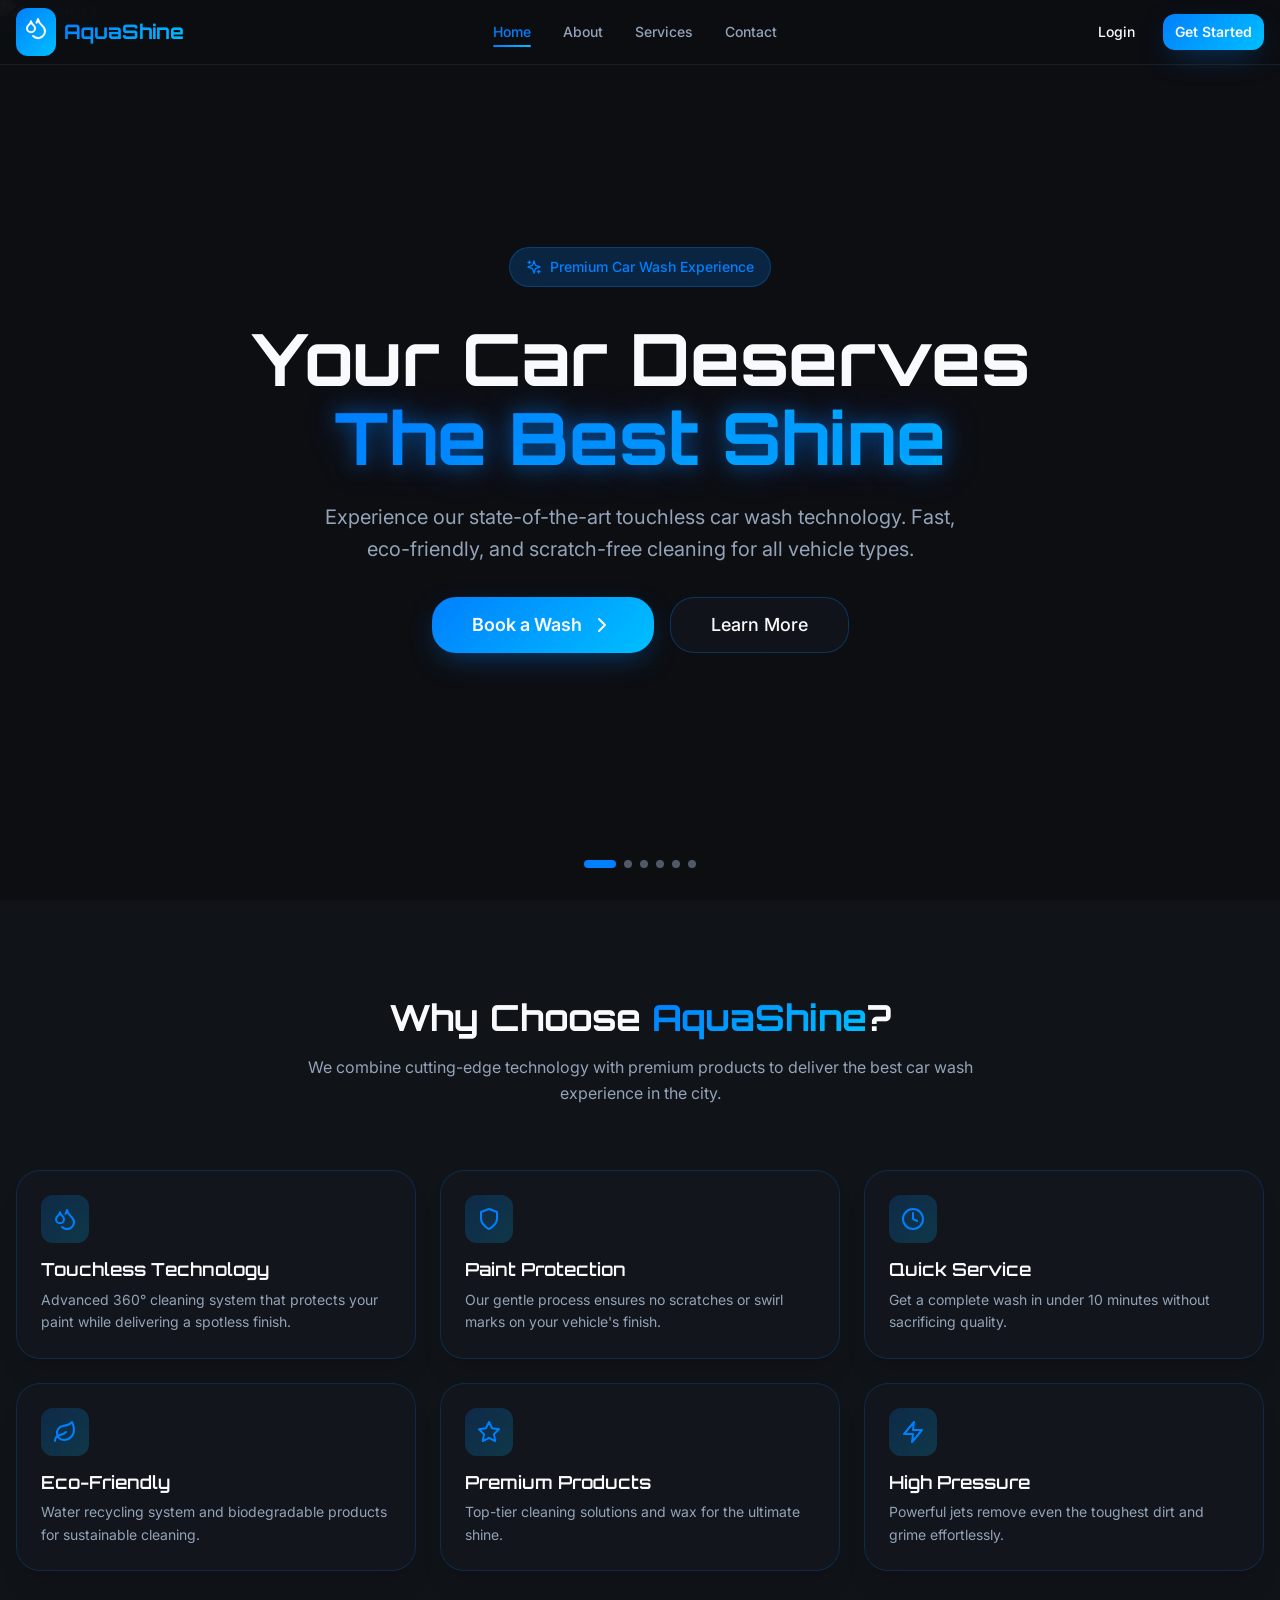
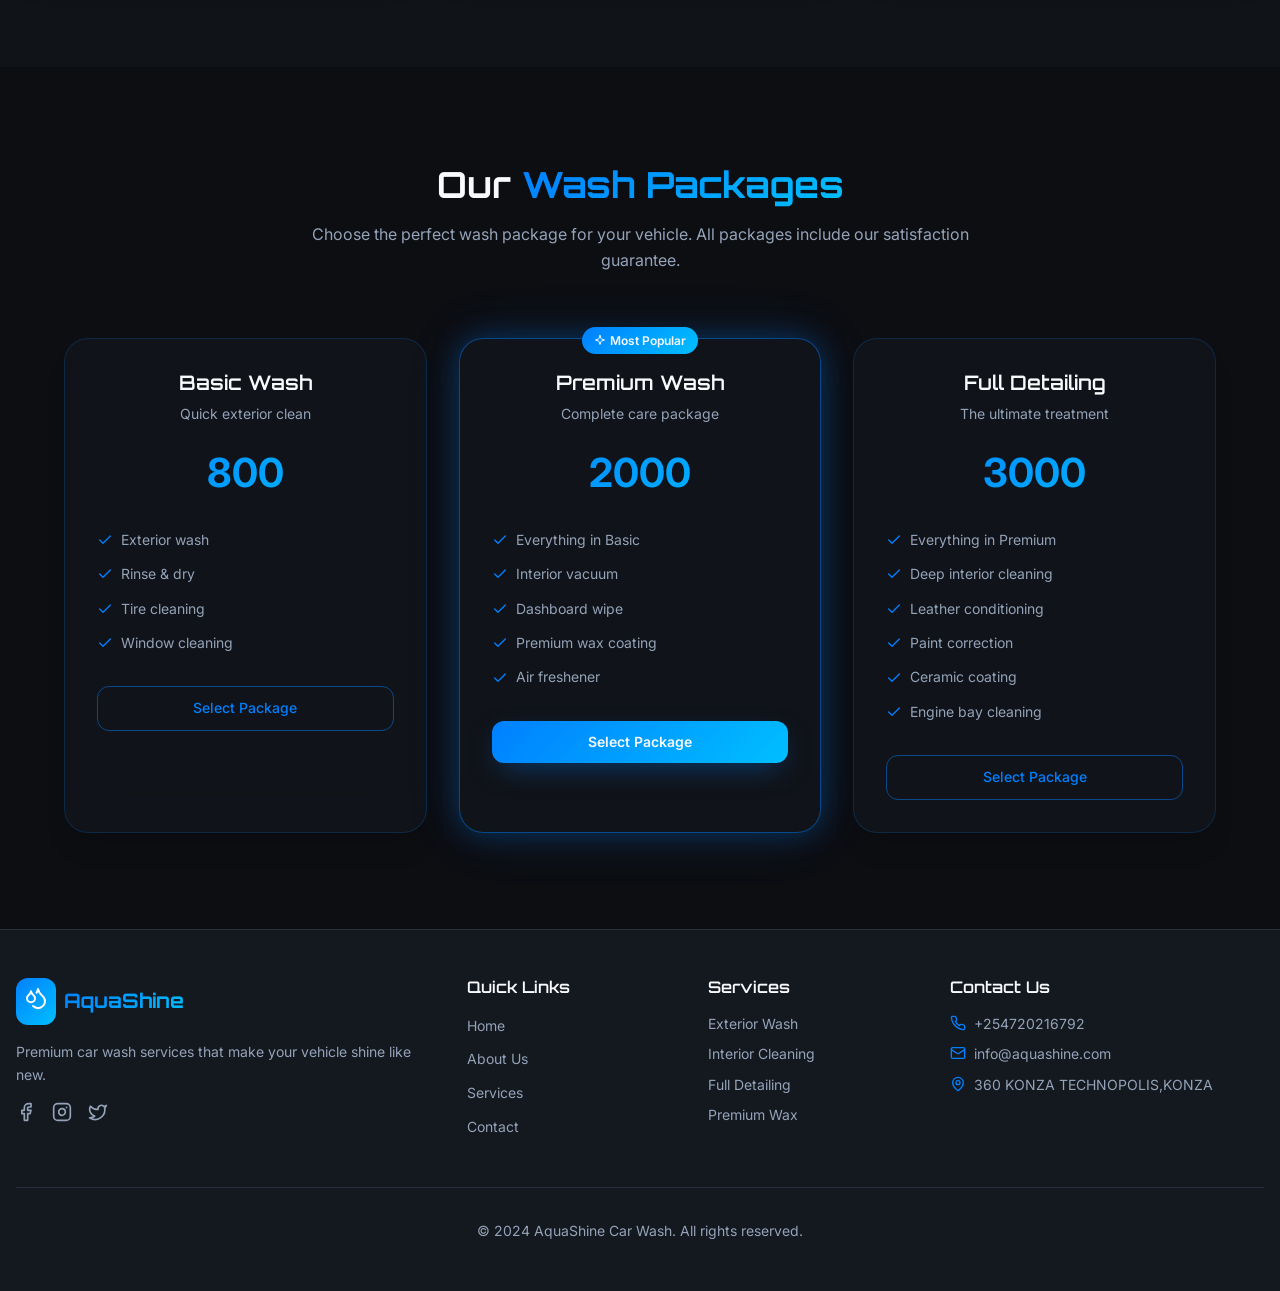
==== commit 90b719a8: "Update index.html" ====
--- a/index.html
+++ b/index.html
@@ -248,7 +248,7 @@
             <div class="package-header">
               <h3 class="package-name font-display">Basic Wash</h3>
               <p class="package-description">Quick exterior clean</p>
-              <div class="package-price text-gradient">$15</div>
+              <div class="package-price text-gradient">800</div>
             </div>
             <ul class="package-features">
               <li class="package-feature">
@@ -290,7 +290,7 @@
             <div class="package-header">
               <h3 class="package-name font-display">Premium Wash</h3>
               <p class="package-description">Complete care package</p>
-              <div class="package-price text-gradient">$35</div>
+              <div class="package-price text-gradient">2000</div>
             </div>
             <ul class="package-features">
               <li class="package-feature">
@@ -332,7 +332,7 @@
             <div class="package-header">
               <h3 class="package-name font-display">Full Detailing</h3>
               <p class="package-description">The ultimate treatment</p>
-              <div class="package-price text-gradient">$99</div>
+              <div class="package-price text-gradient">3000</div>
             </div>
             <ul class="package-features">
               <li class="package-feature">
